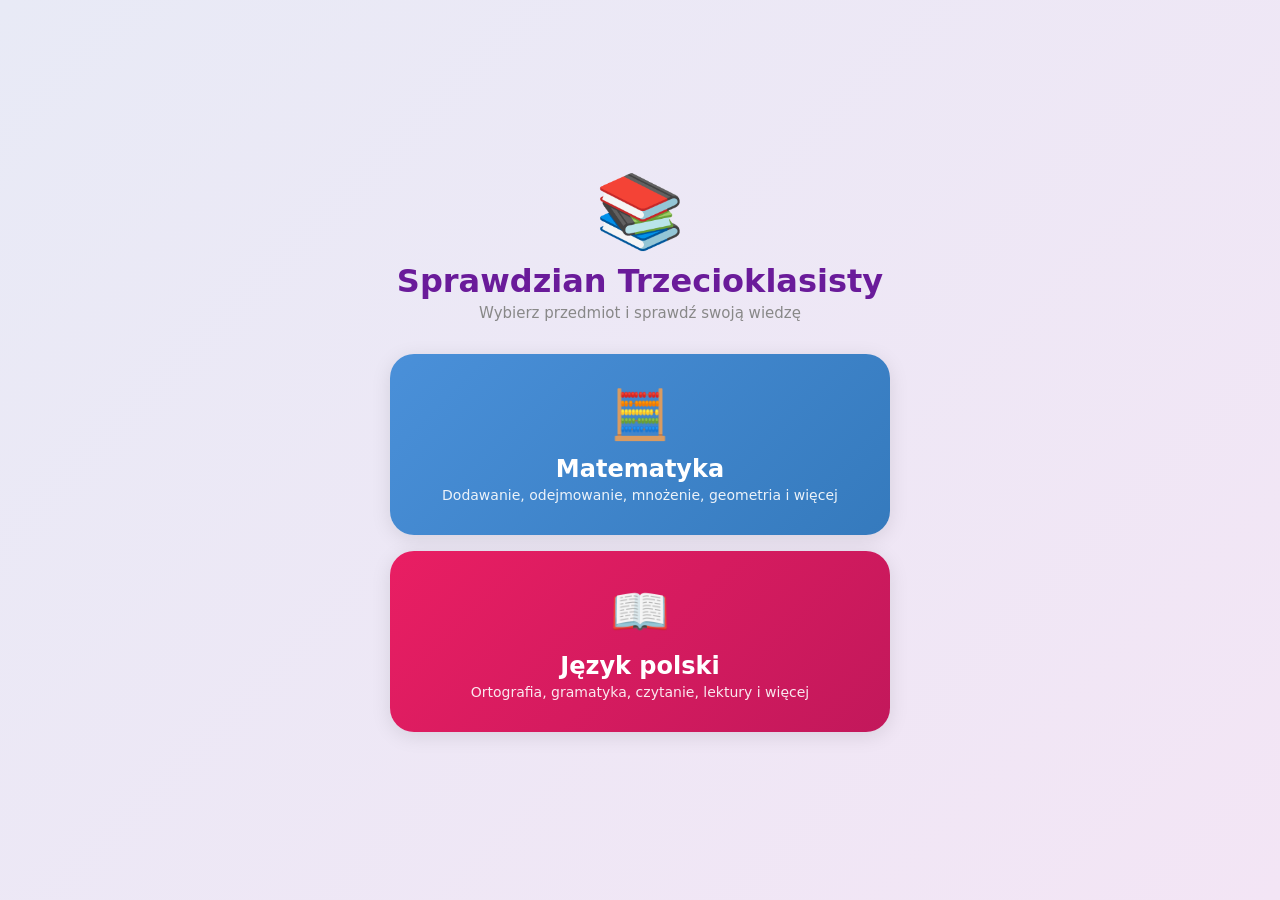
==== index.html @ eed73b52 "Dodano hub + matematyka + jezyk polski - quiz dla klasy 3 SP" ====
<!DOCTYPE html>
<html lang="pl">
<head>
  <meta charset="UTF-8">
  <meta name="viewport" content="width=device-width, initial-scale=1.0, maximum-scale=1.0, user-scalable=no">
  <meta name="theme-color" content="#6A1B9A">
  <meta name="description" content="Quiz edukacyjny dla klas 1-3 szkoły podstawowej">
  <title>Sprawdzian Trzecioklasisty</title>
  <style>
    * { margin: 0; padding: 0; box-sizing: border-box; }
    body {
      font-family: 'Segoe UI', system-ui, sans-serif;
      background: linear-gradient(135deg, #e8eaf6 0%, #f3e5f5 100%);
      min-height: 100vh;
      display: flex;
      align-items: center;
      justify-content: center;
      padding: 24px;
    }
    .container {
      max-width: 500px;
      width: 100%;
      text-align: center;
    }
    .logo { font-size: 72px; margin-bottom: 8px; }
    h1 {
      font-size: 32px; font-weight: 800;
      color: #6A1B9A; margin-bottom: 4px;
    }
    .subtitle {
      font-size: 15px; color: #888;
      margin-bottom: 32px;
    }
    .cards { display: flex; flex-direction: column; gap: 16px; }
    .card {
      display: block; padding: 32px 24px; cursor: pointer;
      border-radius: 24px; text-decoration: none;
      transition: all 0.25s; box-shadow: 0 4px 20px rgba(0,0,0,0.1);
    }
    .card:active { transform: scale(0.97); }
    .card-math { background: linear-gradient(135deg, #4A90D9, #357ABD); color: white; }
    .card-polish { background: linear-gradient(135deg, #E91E63, #C2185B); color: white; }
    .card-icon { font-size: 48px; display: block; margin-bottom: 12px; }
    .card-title { font-size: 24px; font-weight: 700; margin-bottom: 4px; }
    .card-desc { font-size: 14px; opacity: 0.9; }
  </style>
</head>
<body>
  <div class="container">
    <div class="logo">📚</div>
    <h1>Sprawdzian Trzecioklasisty</h1>
    <p class="subtitle">Wybierz przedmiot i sprawdź swoją wiedzę</p>
    <div class="cards">
      <a class="card card-math" href="matematyka/">
        <span class="card-icon">🧮</span>
        <div class="card-title">Matematyka</div>
        <div class="card-desc">Dodawanie, odejmowanie, mnożenie, geometria i więcej</div>
      </a>
      <a class="card card-polish" href="jezyk-polski/">
        <span class="card-icon">📖</span>
        <div class="card-title">Język polski</div>
        <div class="card-desc">Ortografia, gramatyka, czytanie, lektury i więcej</div>
      </a>
    </div>
  </div>
</body>
</html>
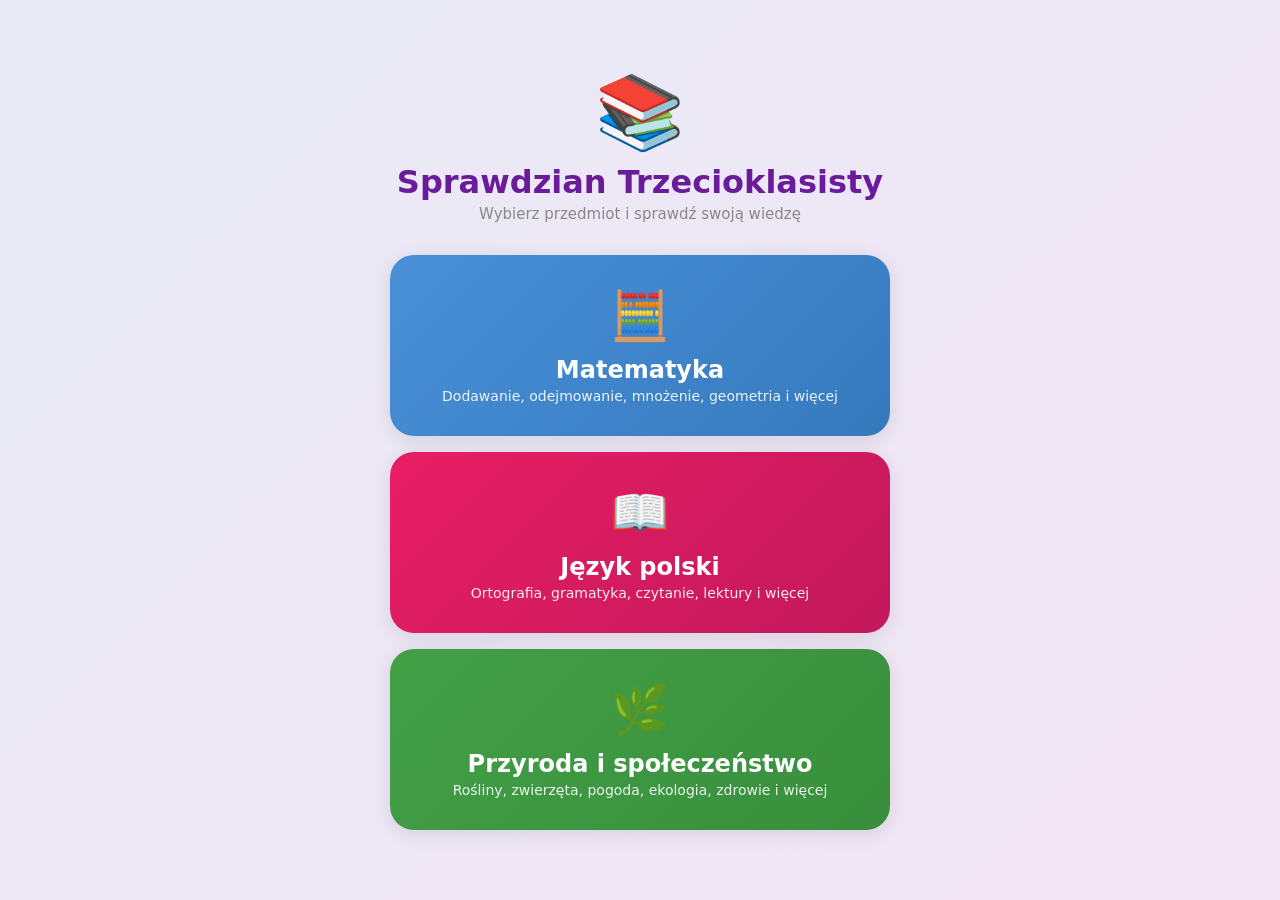
==== commit 106a1e95: "Dodano quiz Przyroda i edukacja spoleczna + aktualizacja huba" ====
--- a/index.html
+++ b/index.html
@@ -40,6 +40,7 @@
     .card:active { transform: scale(0.97); }
     .card-math { background: linear-gradient(135deg, #4A90D9, #357ABD); color: white; }
     .card-polish { background: linear-gradient(135deg, #E91E63, #C2185B); color: white; }
+    .card-nature { background: linear-gradient(135deg, #43A047, #388E3C); color: white; }
     .card-icon { font-size: 48px; display: block; margin-bottom: 12px; }
     .card-title { font-size: 24px; font-weight: 700; margin-bottom: 4px; }
     .card-desc { font-size: 14px; opacity: 0.9; }
@@ -61,6 +62,11 @@
         <div class="card-title">Język polski</div>
         <div class="card-desc">Ortografia, gramatyka, czytanie, lektury i więcej</div>
       </a>
+      <a class="card card-nature" href="przyroda/">
+        <span class="card-icon">🌿</span>
+        <div class="card-title">Przyroda i społeczeństwo</div>
+        <div class="card-desc">Rośliny, zwierzęta, pogoda, ekologia, zdrowie i więcej</div>
+      </a>
     </div>
   </div>
 </body>
